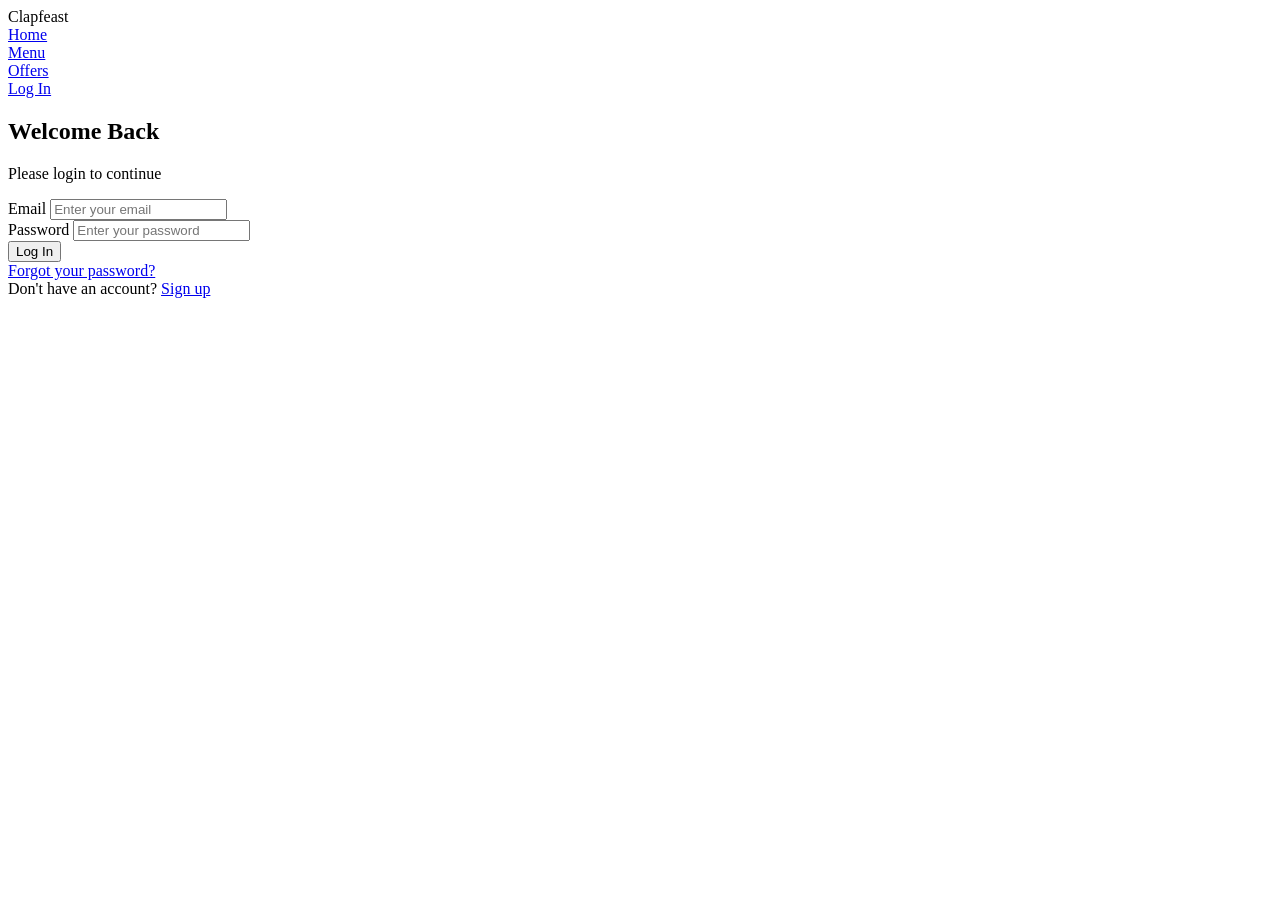
==== login.html @ 8e63df62 "added login.html file" ====
<!DOCTYPE html>
<html lang="en">
<head>
    <meta charset="UTF-8">
    <meta name="viewport" content="width=device-width, initial-scale=1.0">
    <title>Clapfeast - Login</title>
    <link rel="stylesheet" href="login.css">
</head>
<body>

    <header>
        <nav class="header">
            <div class="logo">Clapfeast</div>
            <div><a href="index.html">Home</a></div>
            <div><a href="menu.html">Menu</a></div>
            <div><a href="offers.html">Offers</a></div>
            <div class="login"><a href="login.html">Log In</a></div>
        </nav>
    </header>

    <section class="login-container">
        <div class="login-box">
            <h2>Welcome Back</h2>
            <p>Please login to continue</p>

            <form>
                <div class="input-group">
                    <label>Email</label>
                    <input type="email" placeholder="Enter your email" required>
                </div>

                <div class="input-group">
                    <label>Password</label>
                    <input type="password" placeholder="Enter your password" required>
                </div>

                <button type="submit" class="login-btn">Log In</button>

                <div class="forgot">
                    <a href="#">Forgot your password?</a>
                </div>

                <div class="signup">
                    Don't have an account? <a href="#">Sign up</a>
                </div>
            </form>
        </div>
    </section>
</body>
</html>
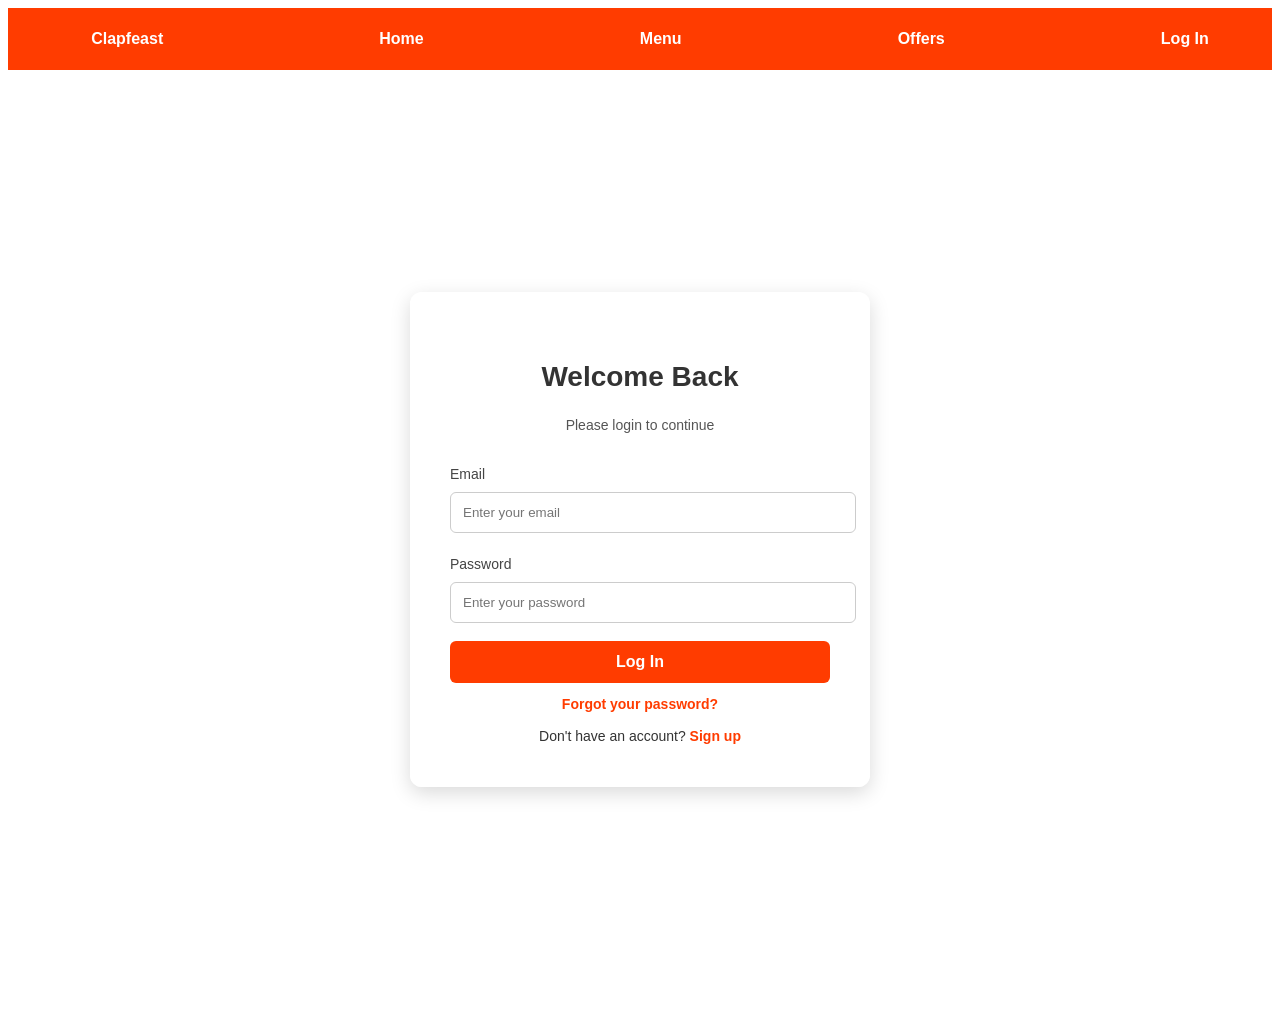
==== commit c6a98854: "Update login.html" ====
--- a/login.html
+++ b/login.html
@@ -4,7 +4,7 @@
     <meta charset="UTF-8">
     <meta name="viewport" content="width=device-width, initial-scale=1.0">
     <title>Clapfeast - Login</title>
-    <link rel="stylesheet" href="login.css">
+    <link rel="stylesheet" href="style.css">
 </head>
 <body>
 
--- a/style.css
+++ b/style.css
@@ -0,0 +1,342 @@
+/* this part of css is of the main page */
+:root{
+    margin: 0;
+    padding: 0;
+    box-sizing: border-box;
+    font-family: Arial, Helvetica, sans-serif;
+}
+body{
+    background-color: #fff;
+    color: #333;
+    line-height: 1.6;
+}
+.container{
+    width: 90%;
+    max-width: 1200px;
+    margin: auto;
+}
+
+.header{
+    display: flex;
+    justify-content: space-between;
+    align-items: center;
+    padding: 18px 5%;
+    background-color: #ff3c00;
+    color: #fff;
+    font-weight: bold;
+    position: sticky;
+    top: 0;
+}
+.header div{
+    text-decoration: none;
+    color: #fff;
+    margin-left: 20px;
+    font-size: 16px;
+    transition: 0.3s;
+
+}
+.header div a:hover{
+    color: #ffe3d8;
+    transform: scale(1.1);
+}
+.logo { 
+    font-size: 22px; 
+    font-weight: 700; 
+    cursor: pointer; 
+    transition: 0.3s; 
+} 
+.logo:hover { 
+    transform: scale(1.1); 
+} 
+@media (max-width: 768px) { 
+    .header { 
+        flex-wrap: wrap; 
+        text-align: center; 
+    } 
+    .header div { 
+        width: 100%; 
+        margin: 8px 0; 
+    } 
+    .header div a { 
+        font-size: 18px; 
+        display: inline-block; 
+        margin: 5px 0; 
+    } 
+} 
+.main { 
+    background: url('https://images.unsplash.com/photo-1600891964599-f61ba0e24092?auto=format&fit=crop&w=1200&q=80') 
+    center/cover no-repeat; 
+    height: 80vh; 
+    display: flex; 
+    justify-content: center; 
+    align-items: center; 
+    text-align: center; 
+    color: white; 
+    padding: 20px; 
+} 
+.main h1 { 
+    font-size: 48px; 
+    margin-bottom: 15px; 
+    text-shadow: 0 0 10px black; 
+    transition: 0.3s; 
+} 
+.main h1:hover { 
+    transform: scale(1.05); 
+} 
+.main p { 
+    font-size: 20px; 
+    margin-bottom: 20px; 
+} 
+.btn { 
+    background: #ff3c00; 
+    padding: 12px 25px; 
+    border-radius: 5px; 
+    color: #fff; 
+    text-decoration: none; 
+    font-size: 18px; 
+    transition: 0.3s; 
+} 
+.btn:hover { 
+    background: #e23600; 
+    transform: translateY(-3px) scale(1.05); 
+}  
+@media (max-width: 768px) { 
+    .main { 
+        height: auto; 
+        padding: 60px 20px; 
+    } 
+    .main h1 { font-size: 32px; } 
+    .main p { font-size: 16px; } 
+} 
+.menu { 
+    padding: 60px 0; 
+    background: #fafafa;
+} 
+.section-title { 
+    text-align: center; 
+    font-size: 32px; 
+    font-weight: bold; 
+    margin-bottom: 40px; 
+} 
+.menu-grid { 
+    display: grid; 
+    grid-template-columns: repeat(auto-fit, minmax(260px, 1fr)); 
+    gap: 25px; 
+} 
+.menu-item { 
+    background: #fff; 
+    border-radius: 10px; 
+    overflow: hidden; 
+    box-shadow: 0 4px 10px rgba(0,0,0,0.1); 
+    transition: 0.3s ease; 
+    cursor: pointer; 
+} 
+.menu-item:hover { 
+    transform: translateY(-8px) scale(1.02); 
+    box-shadow: 0 6px 14px rgba(0,0,0,0.15); } 
+    .menu-item-image { 
+        height: 160px; 
+        background: #ddd url('https://images.unsplash.com/photo-1551218808-94e220e084d2?auto=format&fit=crop&w=800&q=60') center/cover; 
+        transition: 0.4s; 
+    } 
+    .menu-item:hover .menu-item-image { 
+        filter: brightness(1.1); 
+        transform: scale(1.05); 
+    } 
+    .menu-item-content { 
+        padding: 20px; 
+    } 
+    .menu-item h3 { 
+        font-size: 20px; 
+        margin-bottom: 5px; 
+    } 
+    .price { 
+        font-size: 18px; 
+        color: #ff3c00; 
+        font-weight: bold; 
+        margin-top: 10px; 
+    } 
+    .order-btn { 
+        display: inline-block; 
+        margin-top: 10px; 
+        background: #ff3c00; 
+        padding: 8px 16px; 
+        border-radius: 5px; 
+        color: white; 
+        text-decoration: none; 
+        transition: 0.3s ease; 
+    } 
+    .order-btn:hover { 
+        background: #e23600; 
+        transform: translateY(-3px) scale(1.05); 
+}
+.testimonials { 
+    padding: 60px 0; 
+    background: #fff; 
+} 
+.testimonial-grid { 
+    display: grid; 
+    gap: 20px; 
+    grid-template-columns: repeat(auto-fit, minmax(280px, 1fr));
+} 
+.testimonial-card { 
+    background: #fafafa; 
+    padding: 25px; 
+    border-radius: 10px; 
+    box-shadow: 0 4px 8px rgba(0,0,0,0.08); 
+    transition: 0.3s; 
+} 
+.testimonial-card:hover { 
+    transform: translateY(-6px); 
+    box-shadow: 0 6px 12px rgba(0,0,0,0.15); 
+}
+.contact { 
+    padding: 60px 0; 
+    background: #f5f5f5; 
+    text-align: center; 
+} 
+.contact-info p { 
+    margin: 8px 0; 
+    font-size: 18px; 
+}
+footer { 
+    background: #222; 
+    color: #fff; 
+    text-align: center; 
+    padding: 25px 0; 
+} footer .social-links a { 
+    color: #ff3c00; 
+    text-decoration: none;
+    margin: 0 10px; 
+    transition: 0.3s; 
+} 
+footer .social-links a:hover { 
+    color: #ff9a75; 
+    transform: scale(1.1); 
+} 
+@media (max-width: 768px) { 
+    footer p { font-size: 14px; } 
+    footer .social-links a { 
+        display: inline-block; 
+        margin: 5px 10px; 
+    } 
+}
+
+/* this part of css is of login page*/
+.header {
+    display: flex;
+    justify-content: space-between;
+    align-items: center;
+    padding: 18px 5%;
+    background: #ff3c00;
+    color: #fff;
+    font-weight: bold;
+}
+.header div a {
+    text-decoration: none;
+    color: white;
+    margin-left: 20px;
+    font-size: 16px;
+    transition: 0.3s;
+}
+.header div a:hover {
+    color: #ffe3d8;
+    transform: scale(1.1);
+}
+.logo {
+    font-size: 22px;
+    font-weight: 700;
+}
+.login-container {
+    height: 100vh;
+    background: url("https://images.unsplash.com/photo-1551218808-94e220e084d2?auto=format&fit=crop&w=1200&q=60") 
+        center/cover no-repeat;
+    display: flex;
+    justify-content: center;
+    align-items: center;
+    padding: 20px;
+}
+.login-box {
+    background: rgba(255, 255, 255, 0.95);
+    padding: 40px;
+    width: 100%;
+    max-width: 380px;
+    border-radius: 12px;
+    box-shadow: 0 6px 20px rgba(0,0,0,0.15);
+    text-align: center;
+    animation: fadeIn 0.5s ease;
+}
+.login-box h2 {
+    font-size: 28px;
+    margin-bottom: 10px;
+    color: #333;
+}
+.login-box p {
+    font-size: 14px;
+    margin-bottom: 25px;
+    color: #555;
+}
+.input-group {
+    text-align: left;
+    margin-bottom: 18px;
+}
+.input-group label {
+    font-size: 14px;
+    color: #444;
+}
+.input-group input {
+    width: 100%;
+    padding: 12px;
+    margin-top: 5px;
+    border-radius: 6px;
+    border: 1px solid #ccc;
+    outline: none;
+    transition: 0.3s;
+}
+.input-group input:focus {
+    border-color: #ff3c00;
+    box-shadow: 0 0 5px rgba(255, 60, 0, 0.4);
+}
+.login-btn {
+    width: 100%;
+    background: #ff3c00;
+    padding: 12px;
+    border: none;
+    border-radius: 6px;
+    color: white;
+    font-size: 16px;
+    font-weight: bold;
+    cursor: pointer;
+    transition: 0.3s;
+}
+.login-btn:hover {
+    background: #e23600;
+    transform: scale(1.03);
+}
+.forgot,
+.signup {
+    margin-top: 10px;
+    font-size: 14px;
+}
+.forgot a,
+.signup a {
+    color: #ff3c00;
+    text-decoration: none;
+    font-weight: bold;
+}
+.forgot a:hover,
+.signup a:hover {
+    text-decoration: underline;
+}
+@keyframes fadeIn {
+    from { opacity: 0; transform: scale(0.95); }
+    to { opacity: 1; transform: scale(1); }
+}
+@media (max-width: 480px) {
+    .login-box {
+        padding: 30px;
+    }
+    .login-box h2 {
+        font-size: 24px;
+    }
+}
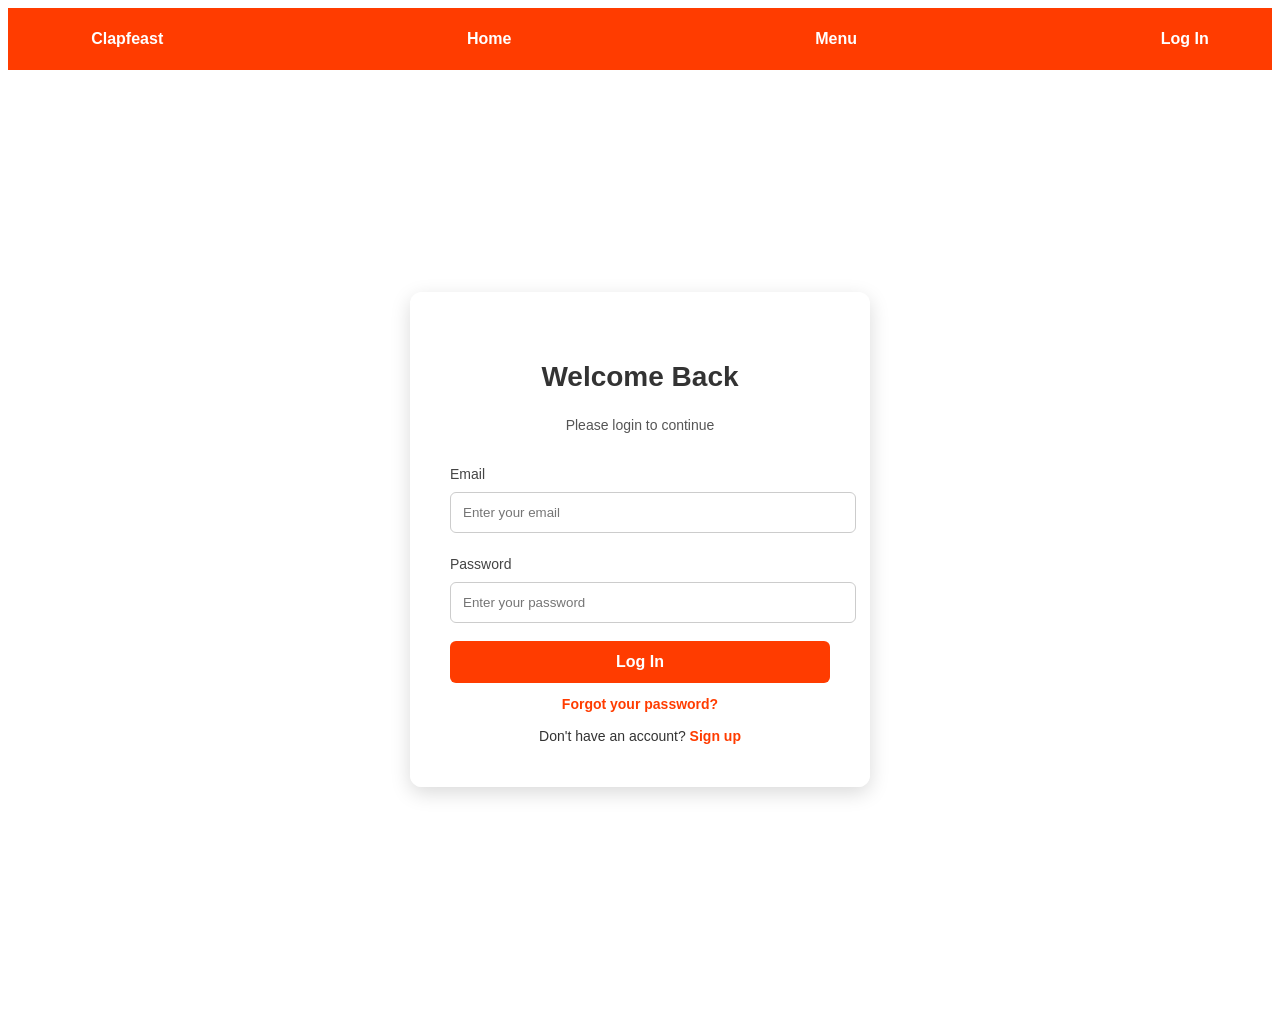
==== commit 4ce6e085: "updated the structure" ====
--- a/login.html
+++ b/login.html
@@ -13,7 +13,6 @@
             <div class="logo">Clapfeast</div>
             <div><a href="index.html">Home</a></div>
             <div><a href="menu.html">Menu</a></div>
-            <div><a href="offers.html">Offers</a></div>
             <div class="login"><a href="login.html">Log In</a></div>
         </nav>
     </header>
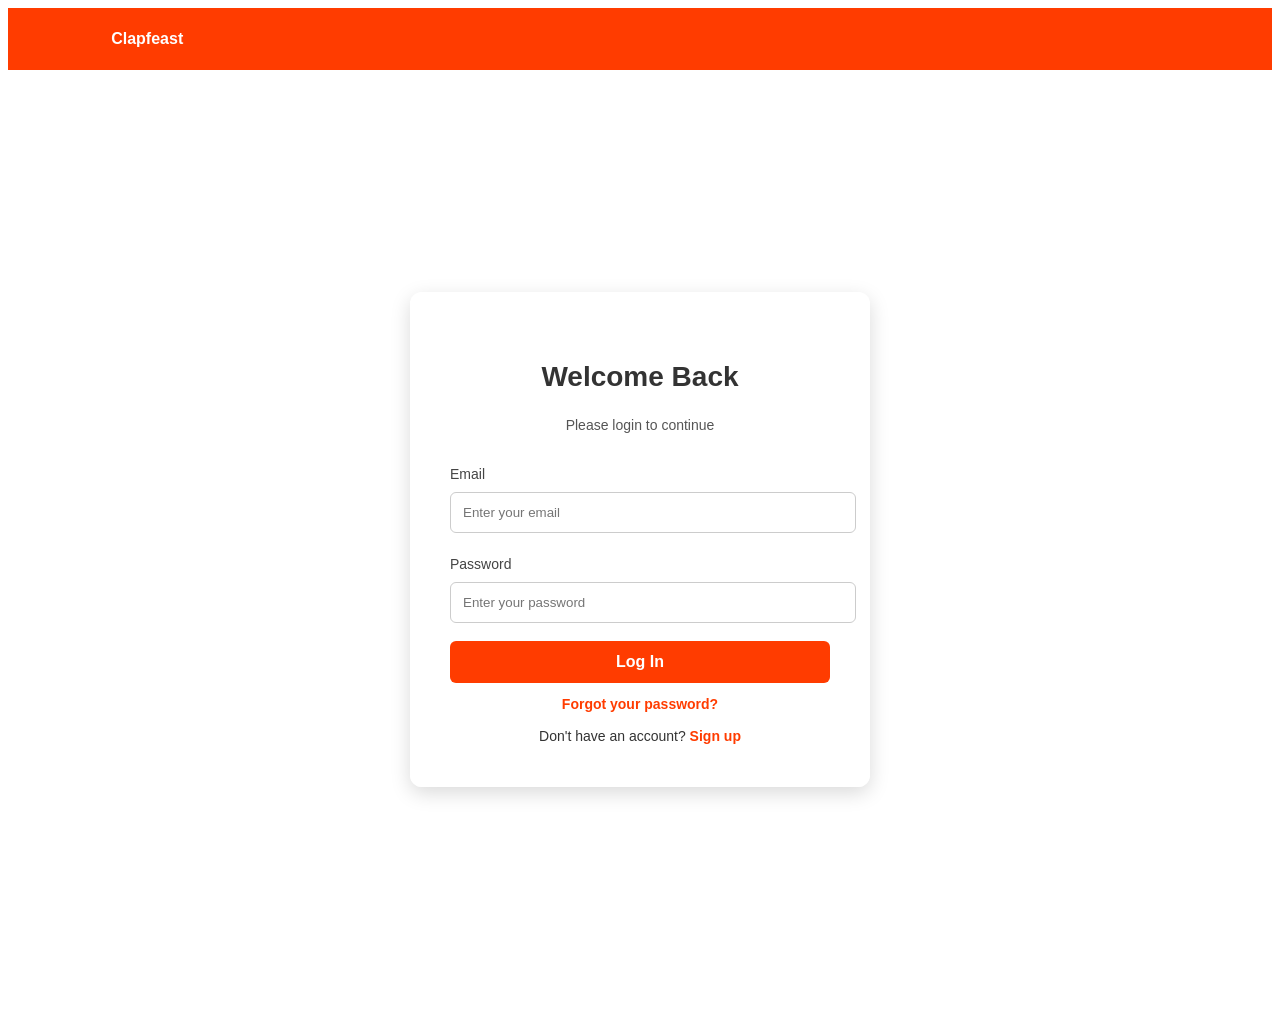
==== commit ff91784f: "submit" ====
--- a/login.html
+++ b/login.html
@@ -1,49 +1,39 @@
 <!DOCTYPE html>
 <html lang="en">
-<head>
-    <meta charset="UTF-8">
-    <meta name="viewport" content="width=device-width, initial-scale=1.0">
-    <title>Clapfeast - Login</title>
-    <link rel="stylesheet" href="style.css">
-</head>
-<body>
-
-    <header>
-        <nav class="header">
-            <div class="logo">Clapfeast</div>
-            <div><a href="index.html">Home</a></div>
-            <div><a href="menu.html">Menu</a></div>
-            <div class="login"><a href="login.html">Log In</a></div>
-        </nav>
-    </header>
-
-    <section class="login-container">
-        <div class="login-box">
-            <h2>Welcome Back</h2>
-            <p>Please login to continue</p>
-
-            <form>
-                <div class="input-group">
-                    <label>Email</label>
-                    <input type="email" placeholder="Enter your email" required>
-                </div>
-
-                <div class="input-group">
-                    <label>Password</label>
-                    <input type="password" placeholder="Enter your password" required>
-                </div>
-
-                <button type="submit" class="login-btn">Log In</button>
-
-                <div class="forgot">
-                    <a href="#">Forgot your password?</a>
-                </div>
-
-                <div class="signup">
-                    Don't have an account? <a href="#">Sign up</a>
-                </div>
-            </form>
-        </div>
-    </section>
-</body>
+    <head>
+        <meta charset="UTF-8">
+        <meta name="viewport" content="width=device-width, initial-scale=1.0">
+        <title>Clapfeast - Login</title>
+        <link rel="stylesheet" href="style.css">
+    </head>
+    <body>
+        <header>
+            <nav class="header">
+                <div class="logo"><a href="index.html">Clapfeast</a></div>
+            </nav>
+        </header>
+        <section class="login-container">
+            <div class="login-box">
+                <h2>Welcome Back</h2>
+                <p>Please login to continue</p>
+                <form>
+                    <div class="input-group">
+                        <label>Email</label>
+                        <input type="email" placeholder="Enter your email" required>
+                    </div>
+                    <div class="input-group">
+                        <label>Password</label>
+                        <input type="password" placeholder="Enter your password" required>
+                    </div>
+                    <button type="submit" class="login-btn">Log In</button>
+                    <div class="forgot">
+                        <a href="#">Forgot your password?</a>
+                    </div>
+                    <div class="signup">
+                        Don't have an account? <a href="#">Sign up</a>
+                    </div>
+                </form>
+            </div>
+        </section>
+    </body>
 </html>
--- a/style.css
+++ b/style.css
@@ -340,3 +340,30 @@
         font-size: 24px;
     }
 }
+
+/*this part is the menu page*/
+.menu {
+    background: url('https://images.unsplash.com/photo-1498654200943-1088dd4438ae?auto=format&fit=crop&w=1200&q=80')
+        center/cover no-repeat;
+    height: 40vh;
+    display: flex;
+    align-items: center;
+    justify-content: center;
+    text-align: center;
+}
+
+.menu-content {
+    background: rgba(0,0,0,0.45);
+    padding: 20px 35px;
+    border-radius: 10px;
+}
+
+.menu h1 {
+    font-size: 42px;
+    color: #fff;
+}
+
+.menu p {
+    color: #f4f4f4;
+    font-size: 18px;
+}
